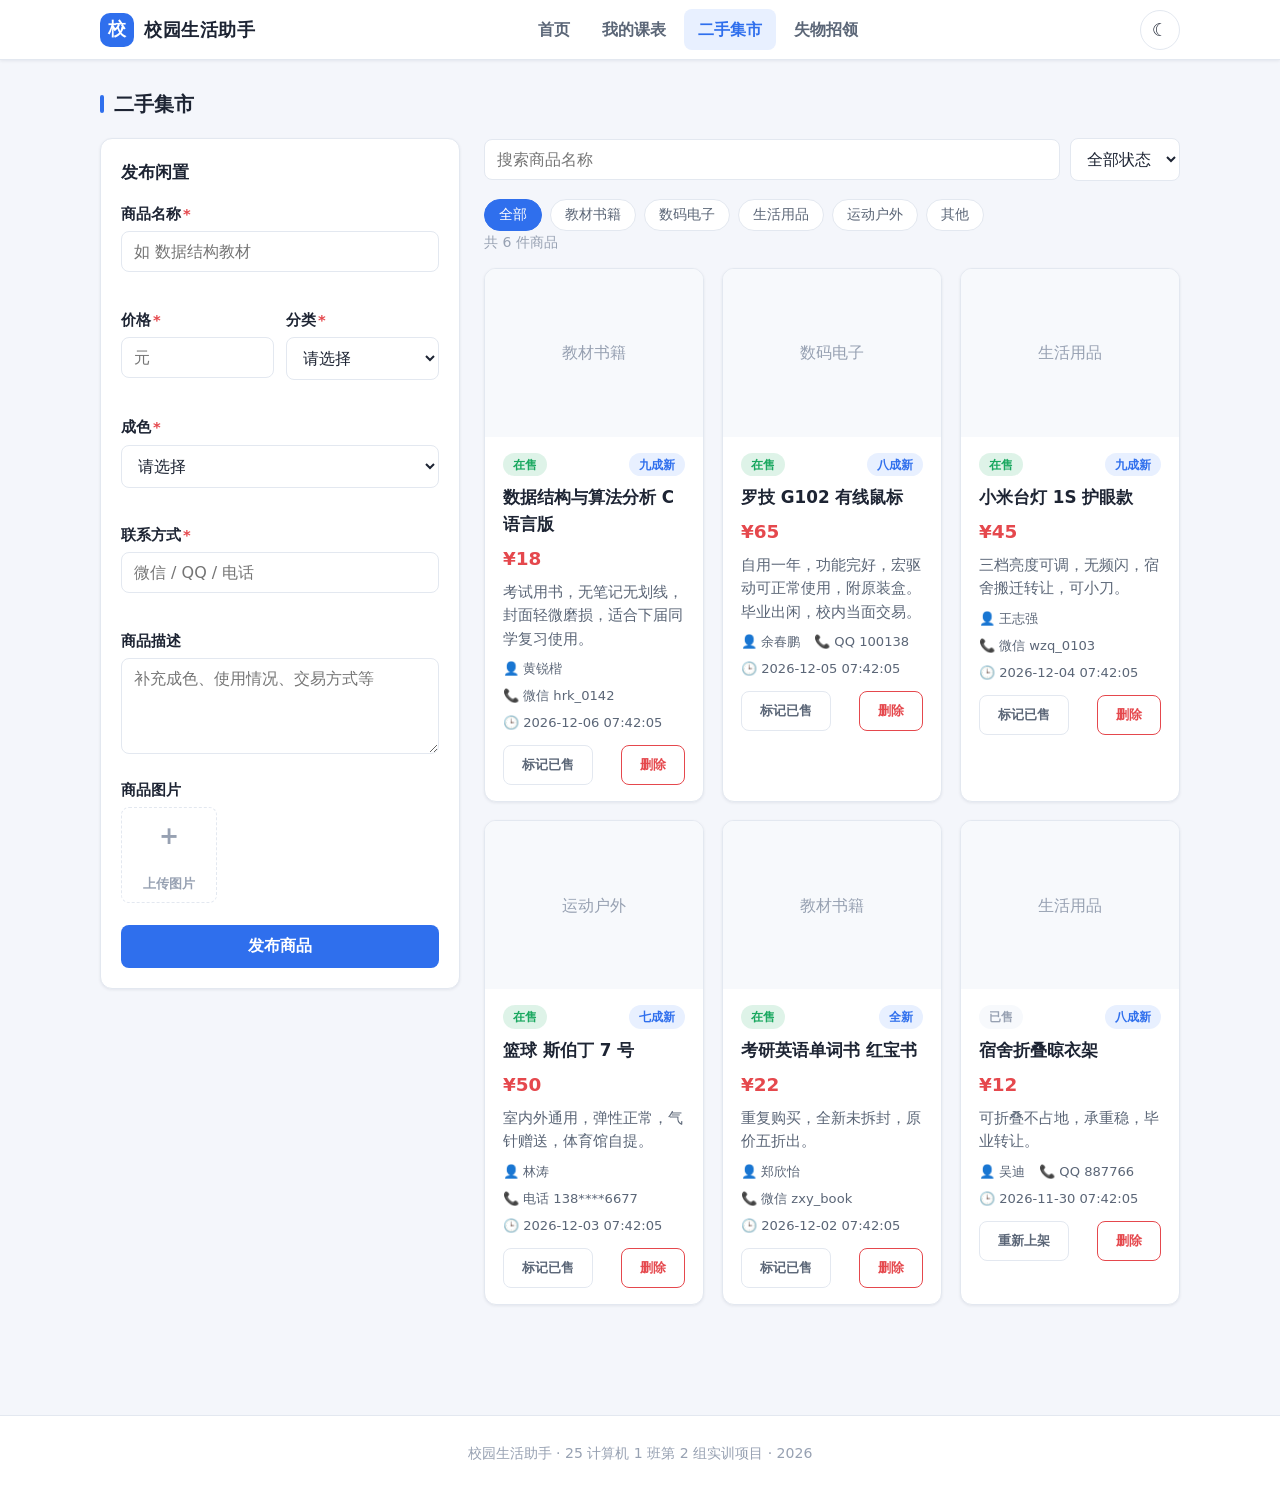
==== market.html @ 78402b45 "实现二手集市发布、表单校验与图片预览" ====
<!DOCTYPE html>
<html lang="zh-CN" data-theme="light">
<head>
  <meta charset="UTF-8" />
  <meta name="viewport" content="width=device-width, initial-scale=1.0" />
  <title>二手集市 · 校园生活助手</title>
  <link rel="icon" href="data:," />
  <link rel="stylesheet" href="css/base.css" />
  <link rel="stylesheet" href="css/layout.css" />
  <link rel="stylesheet" href="css/components.css" />
  <link rel="stylesheet" href="css/modules.css" />
  <script src="js/theme.js"></script>
</head>
<body>
  <header class="site-header">
    <div class="container header-inner">
      <a class="brand" href="index.html">
        <span class="logo">校</span>
        <span>校园生活助手</span>
      </a>
      <nav class="main-nav">
        <ul>
          <li><a href="index.html">首页</a></li>
          <li><a href="schedule.html">我的课表</a></li>
          <li><a href="market.html">二手集市</a></li>
          <li><a href="lost.html">失物招领</a></li>
        </ul>
      </nav>
      <div class="header-actions">
        <button class="theme-toggle" type="button" aria-label="切换主题">☾</button>
        <button class="nav-toggle" type="button" aria-label="展开菜单">☰</button>
      </div>
    </div>
  </header>

  <main class="page-main">
    <div class="container">
      <div class="section-head">
        <span class="section-title">二手集市</span>
      </div>

      <div class="split">
        <form class="panel" id="goodsForm" novalidate>
          <div class="panel-title">发布闲置</div>
          <div class="form-row">
            <label>商品名称<span class="req">*</span></label>
            <input class="input" name="title" maxlength="30" placeholder="如 数据结构教材" />
            <div class="field-error" data-err="title"></div>
          </div>
          <div class="form-row" style="display:grid;grid-template-columns:1fr 1fr;gap:12px">
            <div>
              <label>价格<span class="req">*</span></label>
              <input class="input" name="price" type="number" min="0" step="0.5" placeholder="元" />
              <div class="field-error" data-err="price"></div>
            </div>
            <div>
              <label>分类<span class="req">*</span></label>
              <select class="select" name="category">
                <option value="">请选择</option>
                <option>教材书籍</option>
                <option>数码电子</option>
                <option>生活用品</option>
                <option>运动户外</option>
                <option>其他</option>
              </select>
              <div class="field-error" data-err="category"></div>
            </div>
          </div>
          <div class="form-row">
            <label>成色<span class="req">*</span></label>
            <select class="select" name="condition">
              <option value="">请选择</option>
              <option>全新</option>
              <option>九成新</option>
              <option>八成新</option>
              <option>七成新及以下</option>
            </select>
            <div class="field-error" data-err="condition"></div>
          </div>
          <div class="form-row">
            <label>联系方式<span class="req">*</span></label>
            <input class="input" name="contact" maxlength="30" placeholder="微信 / QQ / 电话" />
            <div class="field-error" data-err="contact"></div>
          </div>
          <div class="form-row">
            <label>商品描述</label>
            <textarea class="textarea" name="desc" maxlength="200" placeholder="补充成色、使用情况、交易方式等"></textarea>
          </div>
          <div class="form-row">
            <label>商品图片</label>
            <div class="uploader" id="uploader">
              <label class="upload-trigger" for="imgInput">
                <span class="plus">+</span>
                <span>上传图片</span>
              </label>
              <input type="file" id="imgInput" accept="image/*" multiple hidden />
            </div>
          </div>
          <button class="btn btn-primary btn-block" type="submit">发布商品</button>
        </form>

        <div>
          <div class="filter-bar">
            <input class="input search" id="searchInput" placeholder="搜索商品名称" />
            <select class="select" id="statusFilter" style="width:auto">
              <option value="">全部状态</option>
              <option value="在售">在售</option>
              <option value="已售">已售</option>
            </select>
          </div>
          <div class="chips" id="categoryChips"></div>
          <p class="result-count" id="resultCount"></p>
          <div class="list-grid" id="goodsList"></div>
        </div>
      </div>
    </div>
  </main>

  <footer class="site-footer">
    <div class="container">
      校园生活助手 · 25 计算机 1 班第 2 组实训项目 · <span data-year>2026</span>
    </div>
  </footer>

  <div class="lightbox" id="lightbox">
    <button class="close" type="button">×</button>
    <img alt="商品大图" />
  </div>

  <script src="js/dataManager.js"></script>
  <script src="js/common.js"></script>
  <script src="js/market.js"></script>
</body>
</html>
---- css/base.css ----
:root {
  --color-primary: #2f6fed;
  --color-primary-dark: #2256c4;
  --color-primary-soft: #e8f0ff;
  --color-success: #1aa860;
  --color-warning: #e8920a;
  --color-danger: #e5484d;
  --color-bg: #f4f6fb;
  --color-surface: #ffffff;
  --color-surface-2: #f7f9fc;
  --color-border: #e3e8f0;
  --color-text: #1d2433;
  --color-text-soft: #5b6677;
  --color-text-faint: #97a1b2;
  --shadow-sm: 0 1px 3px rgba(20, 33, 61, 0.08);
  --shadow-md: 0 6px 20px rgba(20, 33, 61, 0.1);
  --radius-sm: 8px;
  --radius-md: 12px;
  --radius-lg: 18px;
  --header-height: 60px;
  --maxw: 1120px;
  --transition: 0.25s ease;
}

html[data-theme="dark"] {
  --color-primary: #5b8dff;
  --color-primary-dark: #3f74f0;
  --color-primary-soft: #1b2540;
  --color-success: #3ecf8e;
  --color-warning: #f0a93b;
  --color-danger: #ff6b6f;
  --color-bg: #0f1420;
  --color-surface: #171d2b;
  --color-surface-2: #1f2738;
  --color-border: #2a3346;
  --color-text: #e7ecf5;
  --color-text-soft: #aab4c6;
  --color-text-faint: #6f7b91;
  --shadow-sm: 0 1px 3px rgba(0, 0, 0, 0.4);
  --shadow-md: 0 8px 24px rgba(0, 0, 0, 0.5);
}

* {
  margin: 0;
  padding: 0;
  box-sizing: border-box;
}

html {
  font-size: 16px;
  scroll-behavior: smooth;
}

body {
  font-family: "PingFang SC", "Microsoft YaHei", "Segoe UI", system-ui, sans-serif;
  background: var(--color-bg);
  color: var(--color-text);
  line-height: 1.6;
  min-height: 100vh;
  transition: background var(--transition), color var(--transition);
}

a {
  color: inherit;
  text-decoration: none;
}

ul {
  list-style: none;
}

img {
  display: block;
  max-width: 100%;
}

button,
input,
select,
textarea {
  font-family: inherit;
  font-size: inherit;
  color: inherit;
}

h1, h2, h3, h4 {
  line-height: 1.3;
  color: var(--color-text);
}

.container {
  width: 100%;
  max-width: var(--maxw);
  margin: 0 auto;
  padding: 0 20px;
}

.section {
  margin-top: 36px;
}

.section-head {
  display: flex;
  align-items: center;
  justify-content: space-between;
  margin-bottom: 18px;
}

.section-title {
  font-size: 1.25rem;
  font-weight: 700;
}

.section-title::before {
  content: "";
  display: inline-block;
  width: 4px;
  height: 18px;
  margin-right: 10px;
  vertical-align: -2px;
  border-radius: 3px;
  background: var(--color-primary);
}

.text-soft {
  color: var(--color-text-soft);
}

.text-faint {
  color: var(--color-text-faint);
}

.empty-state {
  padding: 48px 20px;
  text-align: center;
  color: var(--color-text-faint);
  background: var(--color-surface);
  border: 1px dashed var(--color-border);
  border-radius: var(--radius-md);
}

.empty-state .icon {
  font-size: 2.4rem;
  margin-bottom: 8px;
}

.toast-layer {
  position: fixed;
  top: 76px;
  left: 50%;
  transform: translateX(-50%);
  z-index: 999;
  display: flex;
  flex-direction: column;
  gap: 10px;
  pointer-events: none;
}

.toast {
  padding: 10px 18px;
  border-radius: var(--radius-sm);
  background: var(--color-text);
  color: var(--color-surface);
  box-shadow: var(--shadow-md);
  font-size: 0.92rem;
  opacity: 0;
  transform: translateY(-8px);
  transition: opacity var(--transition), transform var(--transition);
}

.toast.show {
  opacity: 1;
  transform: translateY(0);
}

.toast.success {
  background: var(--color-success);
  color: #fff;
}

.toast.error {
  background: var(--color-danger);
  color: #fff;
}

.modal-mask {
  position: fixed;
  inset: 0;
  z-index: 900;
  display: none;
  align-items: center;
  justify-content: center;
  padding: 20px;
  background: rgba(15, 20, 32, 0.55);
}

.modal-mask.show {
  display: flex;
}

.modal {
  width: 100%;
  max-width: 420px;
  background: var(--color-surface);
  border-radius: var(--radius-lg);
  box-shadow: var(--shadow-md);
  overflow: hidden;
}

.modal-head {
  padding: 18px 22px;
  font-size: 1.1rem;
  font-weight: 700;
  border-bottom: 1px solid var(--color-border);
}

.modal-body {
  padding: 20px 22px;
  color: var(--color-text-soft);
}

.modal-foot {
  display: flex;
  justify-content: flex-end;
  gap: 12px;
  padding: 16px 22px;
  border-top: 1px solid var(--color-border);
}
---- css/layout.css ----
.site-header {
  position: sticky;
  top: 0;
  z-index: 500;
  height: var(--header-height);
  background: var(--color-surface);
  border-bottom: 1px solid var(--color-border);
  box-shadow: var(--shadow-sm);
}

.header-inner {
  height: 100%;
  display: flex;
  align-items: center;
  justify-content: space-between;
  gap: 16px;
}

.brand {
  display: flex;
  align-items: center;
  gap: 10px;
  font-size: 1.15rem;
  font-weight: 800;
  letter-spacing: 0.5px;
}

.brand .logo {
  width: 34px;
  height: 34px;
  display: grid;
  place-items: center;
  border-radius: 10px;
  background: var(--color-primary);
  color: #fff;
  font-size: 1.1rem;
}

.main-nav ul {
  display: flex;
  align-items: center;
  gap: 4px;
}

.main-nav a {
  display: block;
  padding: 8px 14px;
  border-radius: var(--radius-sm);
  color: var(--color-text-soft);
  font-weight: 600;
  transition: background var(--transition), color var(--transition);
}

.main-nav a:hover {
  background: var(--color-surface-2);
  color: var(--color-text);
}

.main-nav a.active {
  background: var(--color-primary-soft);
  color: var(--color-primary);
}

.header-actions {
  display: flex;
  align-items: center;
  gap: 10px;
}

.theme-toggle {
  width: 40px;
  height: 40px;
  display: grid;
  place-items: center;
  border: 1px solid var(--color-border);
  background: var(--color-surface);
  border-radius: 50%;
  cursor: pointer;
  font-size: 1.1rem;
  transition: border-color var(--transition), background var(--transition);
}

.theme-toggle:hover {
  border-color: var(--color-primary);
}

.nav-toggle {
  display: none;
  width: 40px;
  height: 40px;
  place-items: center;
  border: 1px solid var(--color-border);
  background: var(--color-surface);
  border-radius: var(--radius-sm);
  cursor: pointer;
  font-size: 1.2rem;
}

.page-main {
  padding: 28px 0 60px;
}

.hero {
  display: grid;
  grid-template-columns: 1.5fr 1fr;
  gap: 22px;
}

.module-grid {
  display: grid;
  grid-template-columns: repeat(4, 1fr);
  gap: 18px;
}

.feature-grid {
  display: grid;
  grid-template-columns: repeat(3, 1fr);
  gap: 18px;
}

.list-grid {
  display: grid;
  grid-template-columns: repeat(3, 1fr);
  gap: 18px;
}

.split {
  display: grid;
  grid-template-columns: 360px 1fr;
  gap: 24px;
  align-items: start;
}

.site-footer {
  margin-top: 50px;
  padding: 26px 0;
  border-top: 1px solid var(--color-border);
  background: var(--color-surface);
  color: var(--color-text-faint);
  text-align: center;
  font-size: 0.88rem;
}

@media (max-width: 1024px) {
  .module-grid {
    grid-template-columns: repeat(2, 1fr);
  }
  .feature-grid {
    grid-template-columns: repeat(2, 1fr);
  }
  .list-grid {
    grid-template-columns: repeat(2, 1fr);
  }
  .hero {
    grid-template-columns: 1fr;
  }
  .split {
    grid-template-columns: 300px 1fr;
  }
}

@media (max-width: 768px) {
  .main-nav {
    position: absolute;
    top: var(--header-height);
    left: 0;
    right: 0;
    background: var(--color-surface);
    border-bottom: 1px solid var(--color-border);
    box-shadow: var(--shadow-md);
    max-height: 0;
    overflow: hidden;
    transition: max-height var(--transition);
  }
  .main-nav.open {
    max-height: 320px;
  }
  .main-nav ul {
    flex-direction: column;
    align-items: stretch;
    gap: 0;
    padding: 8px 16px 14px;
  }
  .main-nav a {
    padding: 12px 10px;
  }
  .nav-toggle {
    display: grid;
  }
  .module-grid,
  .feature-grid,
  .list-grid {
    grid-template-columns: 1fr;
  }
  .split {
    grid-template-columns: 1fr;
  }
  .container {
    padding: 0 14px;
  }
}
---- css/components.css ----
.btn {
  display: inline-flex;
  align-items: center;
  justify-content: center;
  gap: 6px;
  padding: 10px 18px;
  border: 1px solid transparent;
  border-radius: var(--radius-sm);
  font-weight: 600;
  cursor: pointer;
  transition: background var(--transition), border-color var(--transition), transform 0.1s ease;
  background: var(--color-surface-2);
  color: var(--color-text);
}

.btn:active {
  transform: translateY(1px);
}

.btn-primary {
  background: var(--color-primary);
  color: #fff;
}

.btn-primary:hover {
  background: var(--color-primary-dark);
}

.btn-ghost {
  background: transparent;
  border-color: var(--color-border);
  color: var(--color-text-soft);
}

.btn-ghost:hover {
  border-color: var(--color-primary);
  color: var(--color-primary);
}

.btn-danger {
  background: transparent;
  border-color: var(--color-danger);
  color: var(--color-danger);
}

.btn-danger:hover {
  background: var(--color-danger);
  color: #fff;
}

.btn-block {
  width: 100%;
}

.btn:disabled {
  opacity: 0.55;
  cursor: not-allowed;
}

.card {
  background: var(--color-surface);
  border: 1px solid var(--color-border);
  border-radius: var(--radius-md);
  box-shadow: var(--shadow-sm);
  overflow: hidden;
  transition: transform var(--transition), box-shadow var(--transition);
}

.card.hoverable:hover {
  transform: translateY(-4px);
  box-shadow: var(--shadow-md);
}

.card-body {
  padding: 16px 18px;
}

.card-title {
  font-size: 1.05rem;
  font-weight: 700;
  margin-bottom: 6px;
}

.card-text {
  color: var(--color-text-soft);
  font-size: 0.92rem;
}

.module-card {
  display: flex;
  flex-direction: column;
  align-items: flex-start;
  gap: 10px;
  padding: 22px 20px;
}

.module-card .module-icon {
  width: 48px;
  height: 48px;
  display: grid;
  place-items: center;
  border-radius: 14px;
  font-size: 1.5rem;
  background: var(--color-primary-soft);
  color: var(--color-primary);
}

.tag {
  display: inline-block;
  padding: 2px 10px;
  border-radius: 999px;
  font-size: 0.78rem;
  font-weight: 600;
  background: var(--color-primary-soft);
  color: var(--color-primary);
}

.tag.success {
  background: rgba(26, 168, 96, 0.14);
  color: var(--color-success);
}

.tag.warning {
  background: rgba(232, 146, 10, 0.16);
  color: var(--color-warning);
}

.tag.muted {
  background: var(--color-surface-2);
  color: var(--color-text-faint);
}

.carousel {
  position: relative;
  border-radius: var(--radius-lg);
  overflow: hidden;
  box-shadow: var(--shadow-sm);
  height: 320px;
  background: var(--color-surface);
}

.carousel-track {
  display: flex;
  height: 100%;
  transition: transform 0.5s ease;
}

.carousel-slide {
  position: relative;
  min-width: 100%;
  height: 100%;
  display: flex;
  align-items: flex-end;
  padding: 26px;
  color: #fff;
}

.carousel-slide::after {
  content: "";
  position: absolute;
  inset: 0;
  background: linear-gradient(180deg, rgba(0, 0, 0, 0.05), rgba(0, 0, 0, 0.62));
  z-index: 1;
}

.carousel-slide .slide-content {
  position: relative;
  z-index: 2;
  max-width: 70%;
}

.carousel-slide .slide-tag {
  display: inline-block;
  margin-bottom: 8px;
  padding: 2px 10px;
  border-radius: 999px;
  background: rgba(255, 255, 255, 0.22);
  font-size: 0.78rem;
}

.carousel-slide h3 {
  color: #fff;
  font-size: 1.4rem;
  margin-bottom: 6px;
}

.carousel-slide p {
  font-size: 0.92rem;
  opacity: 0.92;
}

.carousel-btn {
  position: absolute;
  top: 50%;
  transform: translateY(-50%);
  z-index: 3;
  width: 38px;
  height: 38px;
  display: grid;
  place-items: center;
  border: none;
  border-radius: 50%;
  background: rgba(0, 0, 0, 0.35);
  color: #fff;
  font-size: 1.2rem;
  cursor: pointer;
  transition: background var(--transition);
}

.carousel-btn:hover {
  background: rgba(0, 0, 0, 0.6);
}

.carousel-btn.prev { left: 14px; }
.carousel-btn.next { right: 14px; }

.carousel-dots {
  position: absolute;
  bottom: 16px;
  right: 26px;
  z-index: 3;
  display: flex;
  gap: 8px;
}

.carousel-dots button {
  width: 9px;
  height: 9px;
  border: none;
  border-radius: 50%;
  background: rgba(255, 255, 255, 0.5);
  cursor: pointer;
  transition: background var(--transition), width var(--transition);
}

.carousel-dots button.active {
  width: 22px;
  border-radius: 6px;
  background: #fff;
}

.news-list .news-item {
  display: flex;
  gap: 12px;
  padding: 12px 0;
  border-bottom: 1px solid var(--color-border);
}

.news-list .news-item:last-child {
  border-bottom: none;
}

.news-item .news-index {
  flex: none;
  width: 26px;
  height: 26px;
  display: grid;
  place-items: center;
  border-radius: 8px;
  background: var(--color-surface-2);
  color: var(--color-text-faint);
  font-weight: 700;
  font-size: 0.85rem;
}

.news-item .news-meta {
  margin-top: 2px;
  font-size: 0.8rem;
  color: var(--color-text-faint);
}

.form-row {
  margin-bottom: 16px;
}

.form-row label {
  display: block;
  margin-bottom: 6px;
  font-weight: 600;
  font-size: 0.92rem;
}

.form-row label .req {
  color: var(--color-danger);
  margin-left: 2px;
}

.input,
.textarea,
.select {
  width: 100%;
  padding: 10px 12px;
  border: 1px solid var(--color-border);
  border-radius: var(--radius-sm);
  background: var(--color-surface);
  transition: border-color var(--transition), box-shadow var(--transition);
}

.input:focus,
.textarea:focus,
.select:focus {
  outline: none;
  border-color: var(--color-primary);
  box-shadow: 0 0 0 3px var(--color-primary-soft);
}

.textarea {
  min-height: 96px;
  resize: vertical;
}

.field-error {
  margin-top: 6px;
  font-size: 0.82rem;
  color: var(--color-danger);
  min-height: 1em;
}

.input.invalid,
.textarea.invalid,
.select.invalid {
  border-color: var(--color-danger);
}

.uploader {
  display: flex;
  flex-wrap: wrap;
  gap: 12px;
}

.uploader .upload-trigger {
  width: 96px;
  height: 96px;
  display: grid;
  place-items: center;
  text-align: center;
  border: 1px dashed var(--color-border);
  border-radius: var(--radius-sm);
  color: var(--color-text-faint);
  cursor: pointer;
  font-size: 0.82rem;
  transition: border-color var(--transition), color var(--transition);
}

.uploader .upload-trigger:hover {
  border-color: var(--color-primary);
  color: var(--color-primary);
}

.uploader .upload-trigger .plus {
  font-size: 1.5rem;
}

.uploader .thumb {
  position: relative;
  width: 96px;
  height: 96px;
  border-radius: var(--radius-sm);
  overflow: hidden;
  border: 1px solid var(--color-border);
}

.uploader .thumb img {
  width: 100%;
  height: 100%;
  object-fit: cover;
}

.uploader .thumb .remove {
  position: absolute;
  top: 4px;
  right: 4px;
  width: 22px;
  height: 22px;
  display: grid;
  place-items: center;
  border: none;
  border-radius: 50%;
  background: rgba(0, 0, 0, 0.55);
  color: #fff;
  cursor: pointer;
  font-size: 0.85rem;
}

.goods-cover {
  height: 168px;
  background: var(--color-surface-2);
  display: grid;
  place-items: center;
  color: var(--color-text-faint);
}

.goods-cover img {
  width: 100%;
  height: 100%;
  object-fit: cover;
}

.price {
  color: var(--color-danger);
  font-weight: 800;
  font-size: 1.15rem;
}

.price small {
  font-weight: 600;
  font-size: 0.8rem;
}

.meta-row {
  display: flex;
  align-items: center;
  justify-content: space-between;
  margin-top: 10px;
  font-size: 0.82rem;
  color: var(--color-text-faint);
}

.filter-bar {
  display: flex;
  flex-wrap: wrap;
  gap: 10px;
  align-items: center;
  margin-bottom: 18px;
}

.filter-bar .search {
  flex: 1;
  min-width: 180px;
}

.chips {
  display: flex;
  flex-wrap: wrap;
  gap: 8px;
}

.chip {
  padding: 6px 14px;
  border: 1px solid var(--color-border);
  border-radius: 999px;
  background: var(--color-surface);
  color: var(--color-text-soft);
  cursor: pointer;
  font-size: 0.86rem;
  transition: all var(--transition);
}

.chip.active {
  background: var(--color-primary);
  border-color: var(--color-primary);
  color: #fff;
}

.lightbox {
  position: fixed;
  inset: 0;
  z-index: 950;
  display: none;
  align-items: center;
  justify-content: center;
  padding: 30px;
  background: rgba(0, 0, 0, 0.82);
}

.lightbox.show {
  display: flex;
}

.lightbox img {
  max-width: 90vw;
  max-height: 86vh;
  border-radius: var(--radius-md);
  box-shadow: var(--shadow-md);
}

.lightbox .close {
  position: absolute;
  top: 24px;
  right: 30px;
  font-size: 2rem;
  color: #fff;
  cursor: pointer;
  background: none;
  border: none;
}
---- css/modules.css ----
.panel {
  background: var(--color-surface);
  border: 1px solid var(--color-border);
  border-radius: var(--radius-md);
  box-shadow: var(--shadow-sm);
  padding: 20px;
}

.panel-title {
  font-size: 1.05rem;
  font-weight: 700;
  margin-bottom: 16px;
}

.timetable-wrap {
  overflow-x: auto;
}

.timetable {
  display: grid;
  grid-template-columns: 72px repeat(7, minmax(96px, 1fr));
  grid-auto-rows: 60px;
  gap: 6px;
  min-width: 760px;
}

.tt-cell {
  display: grid;
  place-items: center;
  border-radius: 8px;
  font-size: 0.84rem;
  color: var(--color-text-soft);
  background: var(--color-surface-2);
}

.tt-head {
  font-weight: 700;
  color: var(--color-text);
  background: transparent;
}

.tt-time {
  flex-direction: column;
  text-align: center;
  line-height: 1.2;
  background: transparent;
  color: var(--color-text-faint);
  font-size: 0.78rem;
}

.tt-time strong {
  display: block;
  color: var(--color-text-soft);
  font-size: 0.86rem;
}

.tt-course {
  align-self: stretch;
  padding: 8px 10px;
  border-radius: 10px;
  color: #fff;
  cursor: pointer;
  display: flex;
  flex-direction: column;
  gap: 2px;
  overflow: hidden;
  transition: transform 0.15s ease;
}

.tt-course:hover {
  transform: scale(1.02);
}

.tt-course b {
  font-size: 0.86rem;
}

.tt-course span {
  font-size: 0.74rem;
  opacity: 0.92;
}

.tt-course.conflict {
  outline: 2px solid var(--color-danger);
  outline-offset: -2px;
}

.c1 { background: #2f6fed; }
.c2 { background: #1aa860; }
.c3 { background: #e8920a; }
.c4 { background: #8a4cf0; }
.c5 { background: #e5484d; }
.c6 { background: #0ea5b5; }
.c7 { background: #d6477f; }

.list-meta {
  display: flex;
  flex-wrap: wrap;
  gap: 6px 14px;
  margin-top: 8px;
  font-size: 0.82rem;
  color: var(--color-text-soft);
}

.list-meta span {
  display: inline-flex;
  align-items: center;
  gap: 4px;
}

.result-count {
  margin: 0 0 14px;
  color: var(--color-text-faint);
  font-size: 0.88rem;
}

.lost-card .lost-head {
  display: flex;
  align-items: center;
  justify-content: space-between;
  margin-bottom: 8px;
}

.section-tip {
  margin-bottom: 16px;
  padding: 10px 14px;
  border-radius: var(--radius-sm);
  background: var(--color-primary-soft);
  color: var(--color-primary);
  font-size: 0.86rem;
}
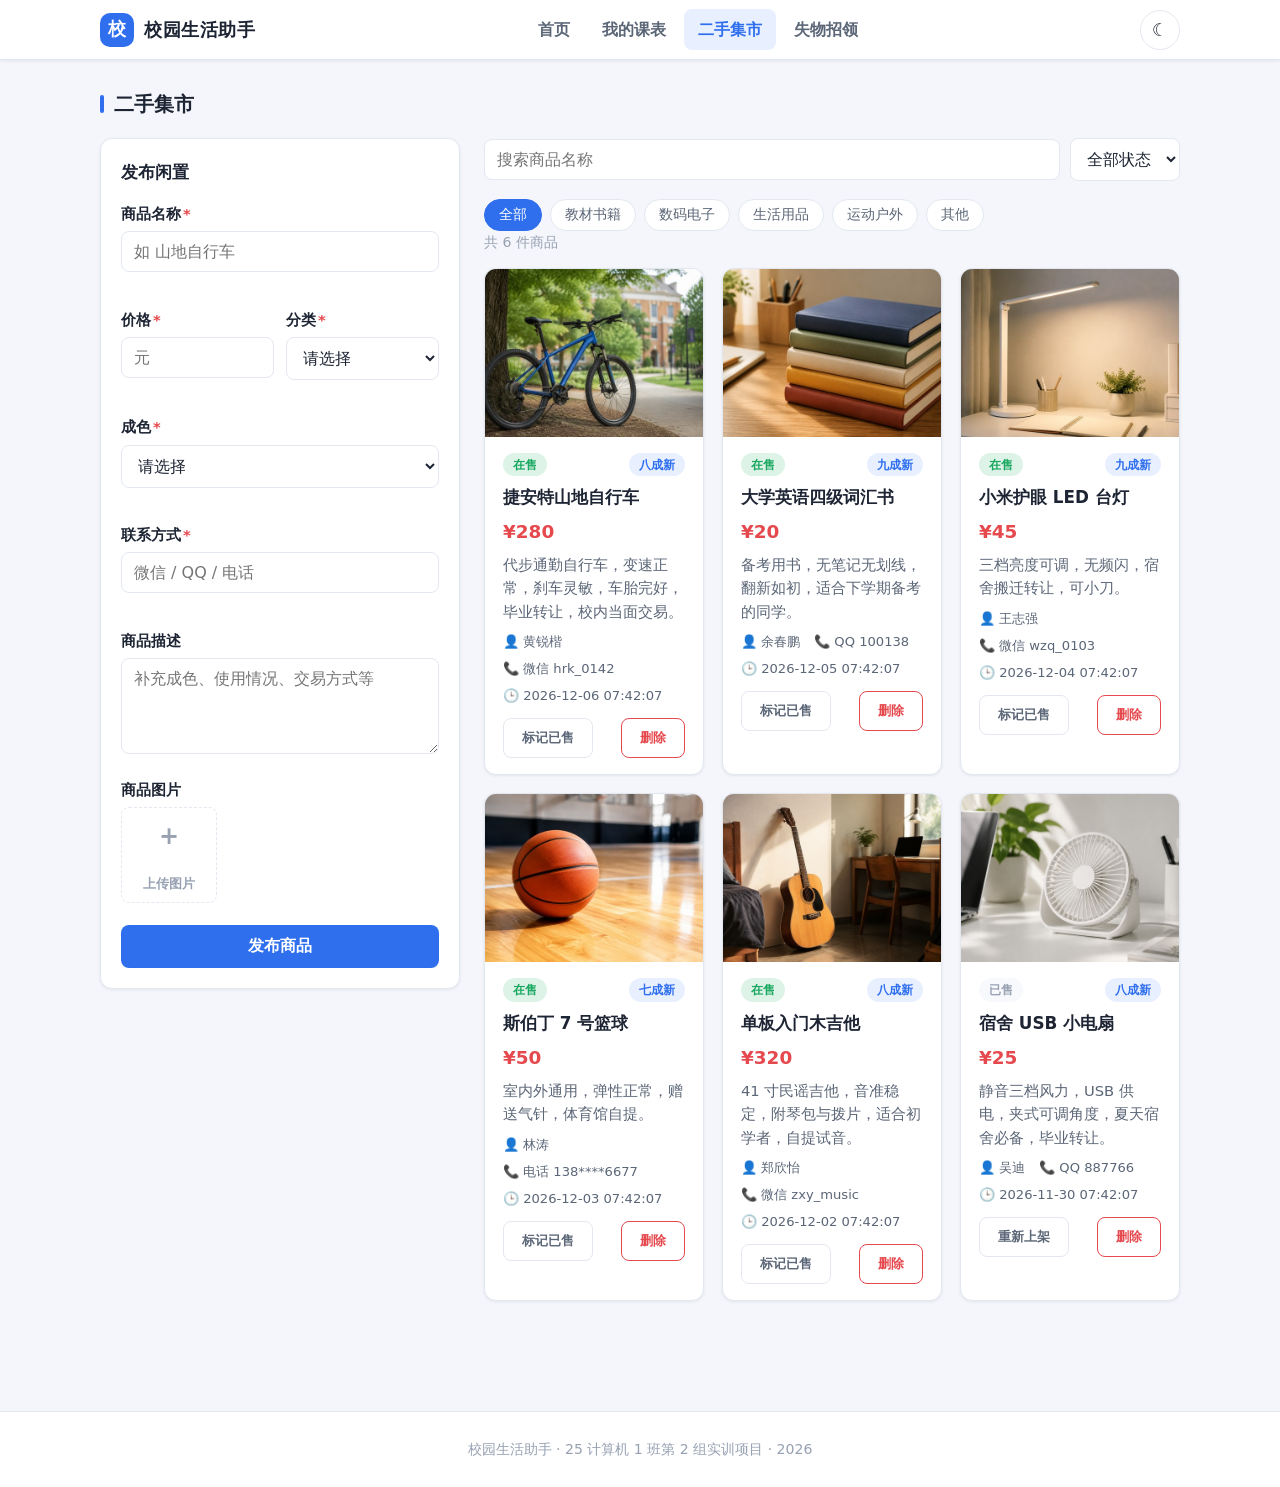
==== commit a1eb695c: "优化表单输入提示文案" ====
--- a/market.html
+++ b/market.html
@@ -44,7 +44,7 @@
           <div class="panel-title">发布闲置</div>
           <div class="form-row">
             <label>商品名称<span class="req">*</span></label>
-            <input class="input" name="title" maxlength="30" placeholder="如 数据结构教材" />
+            <input class="input" name="title" maxlength="30" placeholder="如 山地自行车" />
             <div class="field-error" data-err="title"></div>
           </div>
           <div class="form-row" style="display:grid;grid-template-columns:1fr 1fr;gap:12px">
